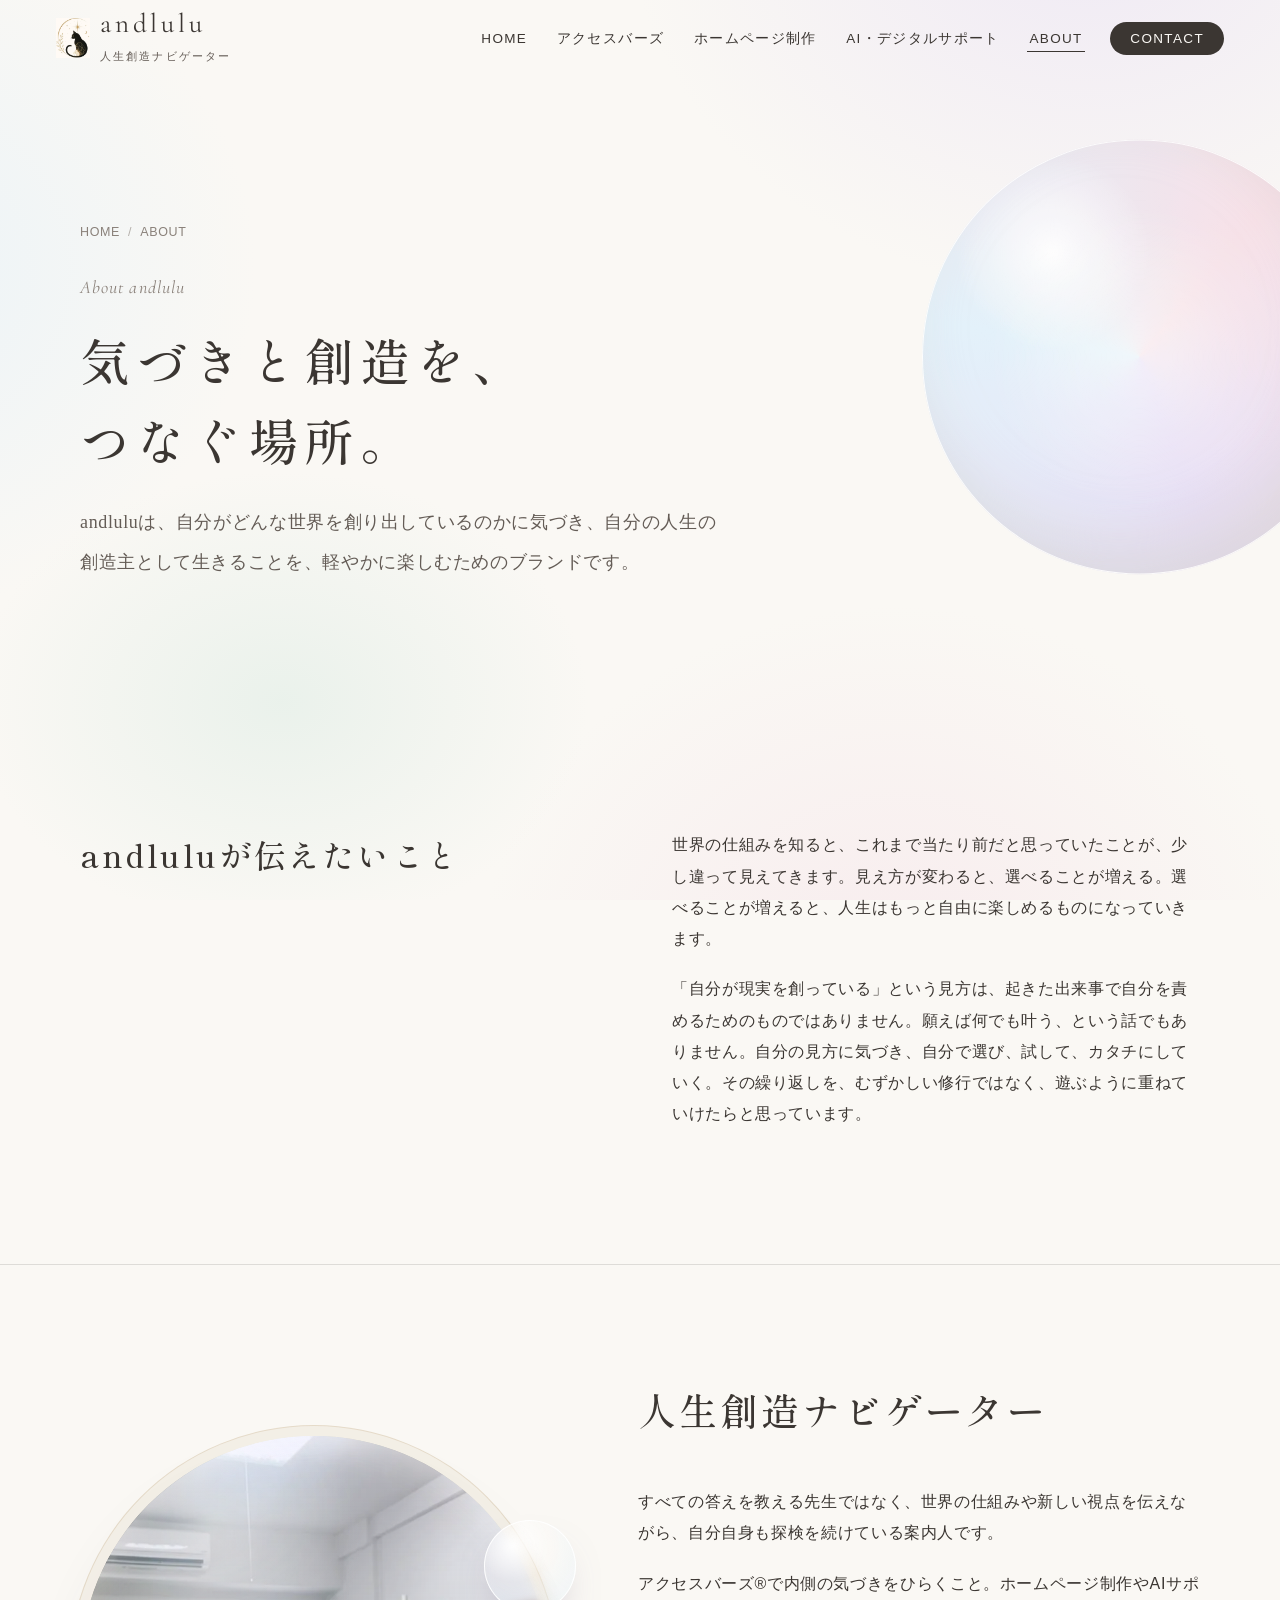
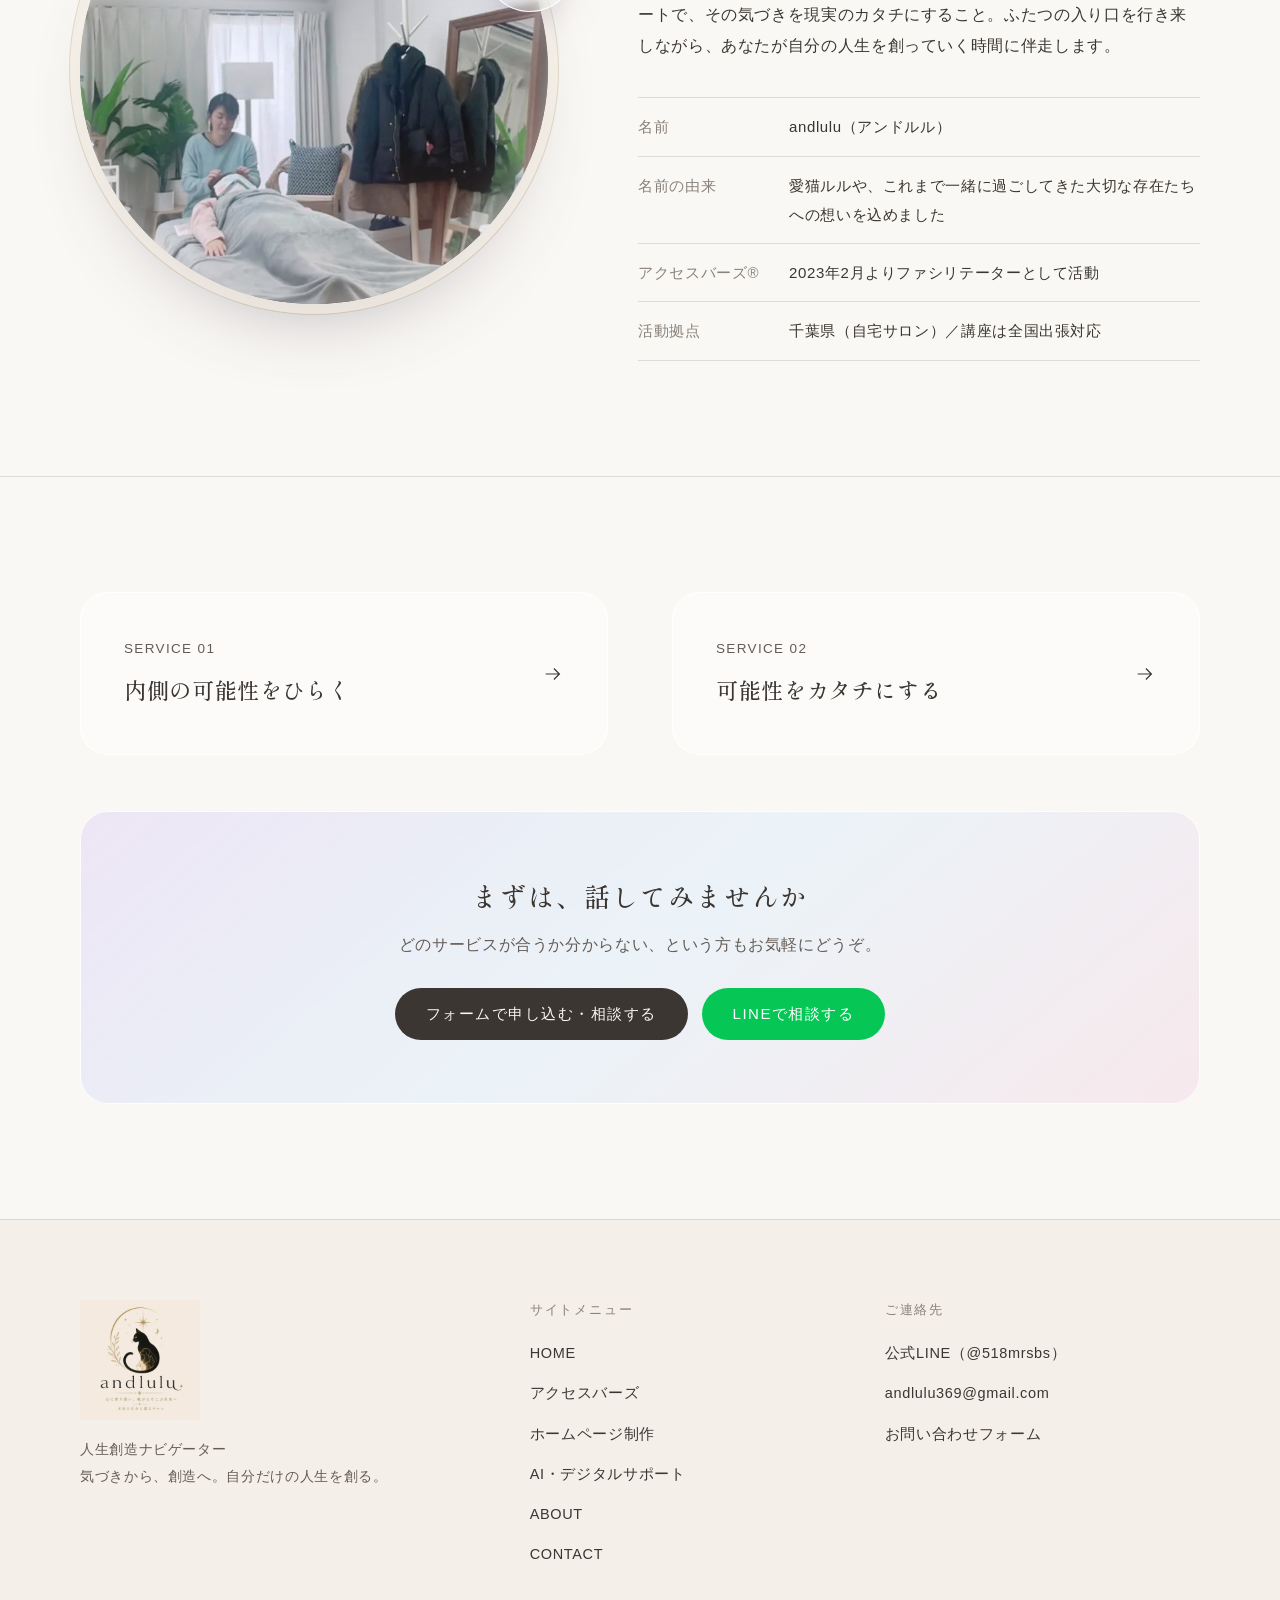
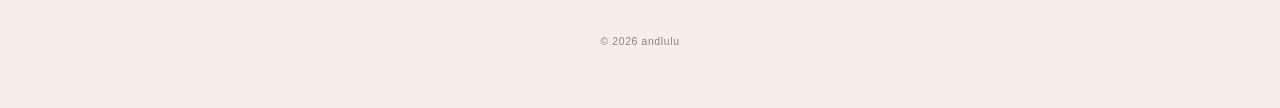
==== about.html @ 1edc255b "Add files via upload" ====
<!doctype html>
<html lang="ja" class="no-js">
<head>
<meta charset="utf-8">
<meta name="viewport" content="width=device-width, initial-scale=1">
<title>ABOUT｜andluluについて｜andlulu 人生創造ナビゲーター</title>
<meta name="description" content="andlulu（アンドルル）は、気づきと創造をつなぐ人生創造ナビゲーター。答えを渡す先生ではなく、世界の仕組みや新しい視点を手渡しながら、一緒に探検する案内人です。">
<meta name="google-site-verification" content="Qz6CUQPBAnaS6RnfsUXxHTg4-sfWUvk1dBZ28GUoZXY">
<link rel="canonical" href="https://andlulu369.github.io/andlulu/about.html">
<meta name="theme-color" content="#FAF8F4">
<meta property="og:type" content="article">
<meta property="og:site_name" content="andlulu">
<meta property="og:title" content="ABOUT｜andluluについて｜andlulu 人生創造ナビゲーター">
<meta property="og:description" content="andlulu（アンドルル）は、気づきと創造をつなぐ人生創造ナビゲーター。答えを渡す先生ではなく、世界の仕組みや新しい視点を手渡しながら、一緒に探検する案内人です。">
<meta property="og:url" content="https://andlulu369.github.io/andlulu/about.html">
<meta property="og:image" content="https://andlulu369.github.io/andlulu/assets/img/ogp.jpg">
<meta property="og:locale" content="ja_JP">
<meta name="twitter:card" content="summary_large_image">
<link rel="icon" href="assets/img/favicon.png" type="image/png">
<link rel="apple-touch-icon" href="assets/img/apple-touch-icon.png">
<link rel="preconnect" href="https://fonts.googleapis.com">
<link rel="preconnect" href="https://fonts.gstatic.com" crossorigin>
<link rel="stylesheet" href="https://fonts.googleapis.com/css2?family=Cormorant+Garamond:ital,wght@0,400;1,400&family=Shippori+Mincho+B1:wght@500&family=Zen+Kaku+Gothic+New:wght@400;500&display=swap">
<link rel="stylesheet" href="assets/css/style.css">
<script src="assets/js/main.js" defer></script>
</head>
<body class="">
<a class="skip-link" href="#main">本文へ移動</a>
<div class="ambient" aria-hidden="true"></div>
<header class="site-header">
  <div class="header-inner">
    <a class="brand" href="index.html" aria-label="andlulu ホームへ">
      <img src="assets/img/mark.webp" alt="" width="34" height="40">
      <span><span class="brand-name">andlulu</span><span class="brand-role">人生創造ナビゲーター</span></span>
    </a>
    <button class="menu-toggle" type="button" aria-expanded="false" aria-controls="global-nav" aria-label="メニューを開く"><span></span><span></span></button>
    <nav class="global-nav" id="global-nav" aria-label="メインメニュー">
      <ul>
        <li><a href="index.html">HOME</a></li><li><a href="access-bars.html">アクセスバーズ</a></li><li><a href="web.html">ホームページ制作</a></li><li><a href="ai-support.html">AI・デジタルサポート</a></li><li><a href="about.html" aria-current="page">ABOUT</a></li><li><a class="nav-contact" href="contact.html">CONTACT</a></li>
      </ul>
    </nav>
  </div>
</header>
<main id="main">
<section class="page-hero theme-about">
  <div class="page-hero-orb" aria-hidden="true"></div>
  <div class="wrap">
    <nav class="breadcrumbs" aria-label="現在地"><ol><li><a href="index.html">HOME</a></li><li aria-current="page">ABOUT</li></ol></nav>
    <span class="latin" lang="en">About andlulu</span>
    <h1>気づきと創造を、<br>つなぐ場所。</h1>
    <p class="lead">andluluは、自分がどんな世界を創り出しているのかに気づき、自分の人生の創造主として生きることを、軽やかに楽しむためのブランドです。</p>
    
  </div>
</section>

<section class="block" aria-labelledby="ab-c">
  <div class="wrap two-col">
    <div class="block-head reveal"><h2 id="ab-c">andluluが伝えたいこと</h2></div>
    <div class="prose reveal">
      <p>世界の仕組みを知ると、これまで当たり前だと思っていたことが、少し違って見えてきます。見え方が変わると、選べることが増える。選べることが増えると、人生はもっと自由に楽しめるものになっていきます。</p>
      <p>「自分が現実を創っている」という見方は、起きた出来事で自分を責めるためのものではありません。願えば何でも叶う、という話でもありません。自分の見方に気づき、自分で選び、試して、カタチにしていく。その繰り返しを、むずかしい修行ではなく、遊ぶように重ねていけたらと思っています。</p>
    </div>
  </div>
</section>

<section class="block" aria-labelledby="ab-n">
  <div class="wrap navigator-grid">
    <figure class="navigator-figure reveal">
      <div class="lens-photo"><picture><source srcset="assets/img/session.webp" type="image/webp"><img src="assets/img/session.jpg" alt="andluluのサロンで、アクセスバーズのセッションをしている様子" width="720" height="720" loading="lazy"></picture></div>
      <span class="float-orb" aria-hidden="true"></span>
    </figure>
    <div class="reveal">
      <h2 id="ab-n" class="section-title" style="margin-bottom:1.2em">人生創造ナビゲーター</h2>
      <p>すべての答えを教える先生ではなく、世界の仕組みや新しい視点を伝えながら、自分自身も探検を続けている案内人です。</p>
      <p>アクセスバーズ®で内側の気づきをひらくこと。ホームページ制作やAIサポートで、その気づきを現実のカタチにすること。ふたつの入り口を行き来しながら、あなたが自分の人生を創っていく時間に伴走します。</p>
      <dl class="facts">
        <div><dt>名前</dt><dd>andlulu（アンドルル）</dd></div>
        <div><dt>名前の由来</dt><dd>愛猫ルルや、これまで一緒に過ごしてきた大切な存在たちへの想いを込めました</dd></div>
        <div><dt>アクセスバーズ®</dt><dd>2023年2月よりファシリテーターとして活動</dd></div>
        <div><dt>活動拠点</dt><dd>千葉県（自宅サロン）／講座は全国出張対応</dd></div>
        <!-- 要追記：プロフィール・経歴・資格などを追加する場合はここに行を足してください -->
      </dl>
    </div>
  </div>
</section>

<section class="block">
  <div class="wrap">
    <div class="two-col">
      <a class="cross-link reveal" href="access-bars.html"><span><small>SERVICE 01</small><strong>内側の可能性をひらく</strong></span><svg viewBox="0 0 24 24" aria-hidden="true"><path d="M4 12h15M13 6l6 6-6 6" fill="none" stroke="currentColor" stroke-width="1.3"/></svg></a>
      <a class="cross-link reveal" href="web.html"><span><small>SERVICE 02</small><strong>可能性をカタチにする</strong></span><svg viewBox="0 0 24 24" aria-hidden="true"><path d="M4 12h15M13 6l6 6-6 6" fill="none" stroke="currentColor" stroke-width="1.3"/></svg></a>
    </div>
    <div class="cta-panel reveal">
  <h2>まずは、話してみませんか</h2>
  <p>どのサービスが合うか分からない、という方もお気軽にどうぞ。</p>
  <div class="cta-row">
    <a class="btn btn--solid" href="contact.html#form">フォームで申し込む・相談する</a>
    <a class="btn btn--line" href="https://line.me/R/ti/p/@518mrsbs" target="_blank" rel="noopener">LINEで相談する</a>
  </div>
</div>
  </div>
</section>
</main>

<footer class="site-footer">
  <div class="wrap footer-grid">
    <div class="footer-brand">
      <img src="assets/img/logo.webp" alt="andlulu" width="120" height="120" loading="lazy">
      <p>人生創造ナビゲーター<br>気づきから、創造へ。自分だけの人生を創る。</p>
    </div>
    <nav class="footer-nav" aria-label="フッターメニュー">
      <h2>サイトメニュー</h2>
      <ul>
        <li><a href="index.html">HOME</a></li>
        <li><a href="access-bars.html">アクセスバーズ</a></li>
        <li><a href="web.html">ホームページ制作</a></li>
        <li><a href="ai-support.html">AI・デジタルサポート</a></li>
        <li><a href="about.html">ABOUT</a></li>
        <li><a href="contact.html">CONTACT</a></li>
      </ul>
    </nav>
    <div class="footer-contact">
      <h2>ご連絡先</h2>
      <ul>
        <li><a href="https://line.me/R/ti/p/@518mrsbs" target="_blank" rel="noopener">公式LINE（@518mrsbs）</a></li>
        <li><a href="mailto:andlulu369@gmail.com">andlulu369@gmail.com</a></li>
        <li><a href="contact.html#form">お問い合わせフォーム</a></li>
      </ul>
    </div>
  </div>
  <p class="copyright"><small>&copy; 2026 andlulu</small></p>
</footer>
</body>
</html>
---- assets/css/style.css ----
/* =========================================================
   andlulu — 人生創造ナビゲーター
   色・書体などの基本設定はこの :root にまとまっています。
   ========================================================= */
:root {
  /* brand palette */
  --warm-white: #FAF8F4;
  --beige: #E9DFD2;
  --greige: #C9C2BC;
  --lavender: #E6DDF5;
  --pink: #F5DFE7;
  --mint: #DDECE4;
  --blue: #E1F0FA;

  /* ink (文字色) — 背景との可読性を確保した濃さ */
  --ink: #3B3632;
  --ink-soft: #645C56;
  --ink-faint: #8A817A;
  --gold: #A9824A;      /* ロゴの金。細い線や記号だけに使う */
  --line: rgba(59, 54, 50, .14);

  --font-serif: "Shippori Mincho B1", "Shippori Mincho", "Hiragino Mincho ProN", "Yu Mincho", "Noto Serif CJK JP", "Noto Serif JP", serif;
  --font-sans: "Zen Kaku Gothic New", "Hiragino Sans", "Yu Gothic", "Meiryo", "Noto Sans CJK JP", "Noto Sans JP", sans-serif;
  --font-latin: "Cormorant Garamond", "Shippori Mincho B1", serif;

  --wrap: 1120px;
  --gutter: clamp(20px, 5vw, 56px);
  --radius-s: 6px;
  --radius-l: 28px;
  --ease: cubic-bezier(.22, .61, .36, 1);
}

*, *::before, *::after { box-sizing: border-box; }
html { -webkit-text-size-adjust: 100%; scroll-behavior: smooth; scroll-padding-top: 88px; }
body {
  margin: 0;
  background: var(--warm-white);
  color: var(--ink);
  font-family: var(--font-sans);
  font-size: 16px;
  line-height: 1.95;
  letter-spacing: .04em;
  font-feature-settings: "palt" 0;
  -webkit-font-smoothing: antialiased;
  overflow-x: hidden;
}
img { max-width: 100%; height: auto; display: block; }
a { color: inherit; }
p { margin: 0 0 1.2em; }
h1, h2, h3, h4 { font-family: var(--font-serif); font-weight: 500; line-height: 1.6; letter-spacing: .08em; margin: 0; }

:focus-visible { outline: 2px solid var(--ink); outline-offset: 4px; border-radius: 4px; }

.skip-link {
  position: absolute; left: 12px; top: -60px; z-index: 200;
  background: var(--ink); color: var(--warm-white); padding: 10px 16px; border-radius: var(--radius-s);
  text-decoration: none; font-size: 14px;
}
.skip-link:focus { top: 12px; }

.visually-hidden {
  position: absolute !important; width: 1px; height: 1px; padding: 0; margin: -1px;
  overflow: hidden; clip: rect(0 0 0 0); white-space: nowrap; border: 0;
}

.wrap { width: min(100% - var(--gutter) * 2, var(--wrap)); margin-inline: auto; }
.wrap--narrow { width: min(100% - var(--gutter) * 2, 720px); margin-inline: auto; }

/* ---------- ambient background: 色が溶け合う光 ---------- */
.ambient {
  position: fixed; inset: 0; z-index: -1; pointer-events: none; overflow: hidden;
  background:
    radial-gradient(60vmax 50vmax at 85% -10%, rgba(230, 221, 245, .55), transparent 60%),
    radial-gradient(50vmax 45vmax at -10% 30%, rgba(225, 240, 250, .6), transparent 60%),
    radial-gradient(55vmax 50vmax at 70% 110%, rgba(245, 223, 231, .5), transparent 60%),
    var(--warm-white);
}
.ambient::after {
  content: ""; position: absolute; inset: -20%;
  background: radial-gradient(40vmax 30vmax at 30% 70%, rgba(221, 236, 228, .55), transparent 60%);
  animation: ambient-drift 38s ease-in-out infinite alternate;
}
@keyframes ambient-drift {
  0% { transform: translate3d(-4%, 2%, 0) scale(1); }
  100% { transform: translate3d(8%, -6%, 0) scale(1.12); }
}

/* ---------- header ---------- */
.site-header {
  position: fixed; inset: 0 0 auto; z-index: 100;
  transition: background-color .4s var(--ease), box-shadow .4s var(--ease);
}
.site-header.is-scrolled {
  background: rgba(250, 248, 244, .82);
  -webkit-backdrop-filter: blur(14px) saturate(1.2);
  backdrop-filter: blur(14px) saturate(1.2);
  box-shadow: 0 1px 0 var(--line);
}
.header-inner {
  display: flex; align-items: center; justify-content: space-between;
  height: 76px; width: min(100% - var(--gutter) * 2, 1240px); margin-inline: auto;
}
.brand { display: inline-flex; align-items: center; gap: 10px; text-decoration: none; }
.brand img { width: 34px; height: auto; mix-blend-mode: multiply; }
.brand-name { font-family: var(--font-latin); font-size: 27px; letter-spacing: .14em; line-height: 1; font-weight: 400; }
.brand-role { display: block; font-size: 10.5px; letter-spacing: .2em; color: var(--ink-soft); margin-top: 4px; font-family: var(--font-sans); }

.global-nav ul { list-style: none; margin: 0; padding: 0; display: flex; gap: clamp(14px, 2vw, 30px); align-items: center; }
.global-nav a {
  text-decoration: none; font-size: 13.5px; letter-spacing: .1em; padding: 8px 2px; position: relative; color: var(--ink);
}
.global-nav a::after {
  content: ""; position: absolute; left: 0; right: 0; bottom: 2px; height: 1px; background: currentColor;
  transform: scaleX(0); transform-origin: left; transition: transform .35s var(--ease);
}
.global-nav a:hover::after, .global-nav a[aria-current="page"]::after { transform: scaleX(1); }
.global-nav .nav-contact {
  padding: 9px 20px; border-radius: 999px; background: var(--ink); color: var(--warm-white);
}
.global-nav .nav-contact::after { display: none; }
.global-nav .nav-contact:hover { background: #57504A; }

.menu-toggle {
  display: none; width: 48px; height: 48px; border: 0; background: transparent; padding: 0; cursor: pointer;
  position: relative; color: var(--ink); border-radius: 50%;
}
.menu-toggle span { position: absolute; left: 13px; right: 13px; height: 1.5px; background: currentColor; transition: transform .35s var(--ease), opacity .2s; }
.menu-toggle span:nth-child(1) { top: 19px; }
.menu-toggle span:nth-child(2) { top: 28px; }
.menu-toggle[aria-expanded="true"] span:nth-child(1) { transform: translateY(4.5px) rotate(20deg); }
.menu-toggle[aria-expanded="true"] span:nth-child(2) { transform: translateY(-4.5px) rotate(-20deg); }

@media (max-width: 960px) {
  .menu-toggle { display: block; z-index: 2; }
  .global-nav {
    position: fixed; inset: 0; z-index: 1;
    background:
      radial-gradient(80vmax 60vmax at 100% 0%, rgba(230, 221, 245, .9), transparent 60%),
      radial-gradient(70vmax 60vmax at 0% 100%, rgba(221, 236, 228, .9), transparent 60%),
      var(--warm-white);
    display: flex; align-items: center; justify-content: center;
    opacity: 0; visibility: hidden; transition: opacity .4s var(--ease), visibility .4s;
  }
  .global-nav.is-open { opacity: 1; visibility: visible; transition: opacity .4s var(--ease), visibility 0s; }
  .global-nav ul { flex-direction: column; gap: 6px; text-align: center; }
  .global-nav a { font-family: var(--font-serif); font-size: 19px; padding: 12px 8px; display: inline-block; }
  .global-nav .nav-contact { margin-top: 18px; padding: 12px 36px; font-family: var(--font-sans); font-size: 15px; }
  body.nav-open { overflow: hidden; }
}

/* ---------- buttons ---------- */
.btn {
  display: inline-flex; align-items: center; justify-content: center; gap: .7em;
  min-height: 52px; padding: 0 30px; border-radius: 999px;
  font-family: var(--font-sans); font-size: 15px; letter-spacing: .1em; text-decoration: none;
  border: 1px solid transparent; cursor: pointer; transition: background-color .3s, color .3s, border-color .3s, transform .3s var(--ease);
}
.btn--solid { background: var(--ink); color: var(--warm-white); }
.btn--solid:hover { background: #57504A; }
.btn--glass {
  background: rgba(255, 255, 255, .5); border-color: rgba(59, 54, 50, .22); color: var(--ink);
  -webkit-backdrop-filter: blur(10px); backdrop-filter: blur(10px);
}
.btn--glass:hover { background: rgba(255, 255, 255, .85); }
.btn--line { background: #06C755; color: #fff; }
.btn--line:hover { background: #05a848; }
.btn .arrow-down { width: 14px; height: 14px; }

.text-link {
  font-size: 14.5px; letter-spacing: .1em; text-decoration: none; display: inline-flex; align-items: center; gap: .6em;
  padding-bottom: 4px; border-bottom: 1px solid currentColor;
}
.text-link:hover { color: var(--ink-soft); }

/* ---------- shared section scaffolding ---------- */
.section { padding-block: clamp(96px, 14vw, 180px); position: relative; }
.section-head { margin-bottom: clamp(40px, 6vw, 72px); }
.section-head .latin {
  display: block; font-family: var(--font-latin); font-style: italic; font-size: 17px; letter-spacing: .08em;
  color: var(--ink-faint); margin-bottom: 14px;
}
.section-title { font-size: clamp(25px, 3.6vw, 38px); }
.lead { font-family: var(--font-serif); font-size: clamp(16px, 1.7vw, 18px); line-height: 2.2; color: var(--ink-soft); }

/* reveal on scroll — ピントが合うように現れる */
.reveal { opacity: 0; filter: blur(8px); transition: opacity 1.4s var(--ease), filter 1.4s var(--ease); }
.reveal.is-visible { opacity: 1; filter: blur(0); }
.no-js .reveal { opacity: 1; filter: none; }

/* =========================================================
   HERO
   ========================================================= */
.hero {
  position: relative; min-height: 100svh; min-height: 100vh; overflow: hidden;
  display: grid; align-items: center;
}
@supports (min-height: 100svh) { .hero { min-height: 100svh; } }

.hero-stage { position: absolute; inset: 0; z-index: 0; }

/* オーロラ：背景のグラデーションがゆっくり移ろう */
.aurora {
  position: absolute; inset: -10%;
  background:
    radial-gradient(38% 42% at 28% 38%, rgba(230, 221, 245, .95), transparent 70%),
    radial-gradient(30% 36% at 62% 30%, rgba(225, 240, 250, .95), transparent 70%),
    radial-gradient(34% 40% at 45% 62%, rgba(245, 223, 231, .9), transparent 70%),
    radial-gradient(30% 30% at 78% 66%, rgba(221, 236, 228, .9), transparent 70%);
  filter: blur(30px);
  animation: aurora-shift 26s ease-in-out infinite alternate;
}
@keyframes aurora-shift {
  0% { transform: translate3d(0, 0, 0) rotate(0deg) scale(1); }
  50% { transform: translate3d(3%, -2%, 0) rotate(6deg) scale(1.06); }
  100% { transform: translate3d(-3%, 2%, 0) rotate(-4deg) scale(1.02); }
}

/* 光の筋：柔らかく移動する */
.light-beam {
  position: absolute; top: -20%; left: 42%; width: 22vw; min-width: 140px; height: 140%;
  background: linear-gradient(90deg, transparent, rgba(255, 255, 255, .55) 45%, rgba(255, 255, 255, .7) 50%, rgba(255, 255, 255, .55) 55%, transparent);
  transform: rotate(18deg); filter: blur(10px); opacity: .7;
  animation: beam 18s ease-in-out infinite alternate;
}
@keyframes beam { 0% { transform: translateX(-18vw) rotate(18deg); } 100% { transform: translateX(16vw) rotate(24deg); } }

/* 水平線と水面 */
.horizon {
  position: absolute; left: 0; right: 0; top: 70%; height: 1px;
  background: linear-gradient(90deg, transparent, rgba(169, 130, 74, .45) 20%, rgba(255, 255, 255, .9) 50%, rgba(169, 130, 74, .45) 80%, transparent);
}
.water {
  position: absolute; left: 0; right: 0; top: 70%; bottom: 0;
  background: linear-gradient(180deg, rgba(233, 223, 210, .55), rgba(250, 248, 244, .2) 70%, rgba(250, 248, 244, .9));
  overflow: hidden;
}
.water::before {
  content: ""; position: absolute; inset: 0;
  background: repeating-linear-gradient(180deg, rgba(255, 255, 255, .0) 0 10px, rgba(255, 255, 255, .55) 10px 11px, rgba(255, 255, 255, 0) 11px 22px);
  -webkit-mask-image: linear-gradient(180deg, #000, transparent 80%);
  mask-image: linear-gradient(180deg, #000, transparent 80%);
  animation: ripple-lines 9s linear infinite; opacity: .55;
}
@keyframes ripple-lines { to { transform: translateY(22px); } }

/* ガラスの球体（レンズ）：視点によって色が変わる */
.orb-wrap {
  position: absolute; left: clamp(4%, 12vw, 18%); top: 70%;
  width: clamp(220px, 34vw, 460px); aspect-ratio: 1;
  transform: translateY(-100%);
}
.orb, .orb-reflection { position: absolute; inset: 0; border-radius: 50%; }
.orb {
  animation: float 11s ease-in-out infinite;
  --px: 0; --py: 0;
}
.orb-body {
  position: absolute; inset: 0; border-radius: 50%; overflow: hidden;
  background:
    radial-gradient(circle at calc(32% + var(--px) * 18%) calc(28% + var(--py) * 18%), rgba(255, 255, 255, .95), rgba(255, 255, 255, 0) 22%),
    radial-gradient(circle at 50% 50%, rgba(255, 255, 255, .15), rgba(255, 255, 255, .55) 70%, rgba(255, 255, 255, .85) 100%);
  box-shadow:
    inset 0 0 0 1px rgba(255, 255, 255, .8),
    inset -18px -26px 60px rgba(201, 194, 188, .45),
    inset 20px 24px 50px rgba(255, 255, 255, .7),
    0 40px 80px -30px rgba(120, 105, 140, .35);
  -webkit-backdrop-filter: blur(6px) saturate(1.3);
  backdrop-filter: blur(6px) saturate(1.3);
}
.orb-body::before {
  /* 内側のプリズム：ゆっくり回転し、角度によって色が変わる */
  content: ""; position: absolute; inset: 10%; border-radius: 50%;
  background: conic-gradient(from calc(var(--px) * 60deg), #E6DDF5, #E1F0FA, #DDECE4, #F5DFE7, #E9DFD2, #E6DDF5);
  filter: blur(18px); opacity: .9; mix-blend-mode: multiply;
  animation: spin 40s linear infinite;
}
.orb-body::after {
  /* 屈折したリング */
  content: ""; position: absolute; inset: 0; border-radius: 50%;
  background: radial-gradient(circle at calc(70% - var(--px) * 14%) calc(76% - var(--py) * 14%), rgba(255, 255, 255, .85), transparent 16%);
  mix-blend-mode: screen;
}
.orb-ring {
  position: absolute; inset: -9%; border-radius: 50%;
  border: 1px solid rgba(169, 130, 74, .32);
  -webkit-mask-image: linear-gradient(120deg, #000 20%, transparent 55%, #000 90%);
  mask-image: linear-gradient(120deg, #000 20%, transparent 55%, #000 90%);
  animation: spin 70s linear infinite reverse;
}
.orb-reflection {
  top: 100%; bottom: auto; height: 100%;
  transform: scaleY(-1); transform-origin: top;
  opacity: .55; filter: blur(2px);
  -webkit-mask-image: linear-gradient(0deg, transparent 35%, #000 100%);
  mask-image: linear-gradient(0deg, transparent 35%, #000 100%);
}
.orb-reflection .orb-body { animation: wobble 6s ease-in-out infinite; }
@keyframes float { 0%, 100% { transform: translateY(0); } 50% { transform: translateY(-14px); } }
@keyframes wobble { 0%, 100% { transform: scaleX(1) skewX(0); } 50% { transform: scaleX(1.03) skewX(-2deg); } }
@keyframes spin { to { transform: rotate(360deg); } }

/* 浮遊する小さなガラス片 */
.shard {
  position: absolute; border-radius: 50%;
  background: radial-gradient(circle at 35% 30%, rgba(255, 255, 255, .95), rgba(255, 255, 255, .25) 45%, rgba(230, 221, 245, .35));
  box-shadow: inset 0 0 0 1px rgba(255, 255, 255, .8), 0 10px 26px -12px rgba(120, 105, 140, .35);
  animation: float 9s ease-in-out infinite;
}
.shard--1 { width: 54px; height: 54px; left: 58%; top: 18%; animation-duration: 12s; }
.shard--2 { width: 22px; height: 22px; left: 48%; top: 52%; animation-delay: -3s; }
.shard--3 { width: 34px; height: 34px; left: 8%; top: 20%; animation-delay: -6s; animation-duration: 14s; }

.hero-inner {
  position: relative; z-index: 2;
  width: min(100% - var(--gutter) * 2, 1240px); margin-inline: auto;
  display: grid; grid-template-columns: 1fr auto; align-items: center; gap: 40px;
  padding-top: 80px; min-height: inherit;
}
.hero-copy { grid-column: 2; display: flex; flex-direction: row-reverse; align-items: flex-start; gap: clamp(28px, 4vw, 56px); }
.hero-title {
  writing-mode: vertical-rl; text-orientation: mixed;
  font-size: clamp(30px, min(4vw, 5.6vh), 52px); letter-spacing: .16em; line-height: 1.5;
  font-weight: 500; white-space: nowrap;
}
.hero-title .line { display: block; }
.hero-title .line + .line { margin-top: 1.4em; padding-top: 0; }
.hero-sub {
  writing-mode: vertical-rl; font-family: var(--font-serif); font-size: clamp(15px, 1.5vw, 18px);
  letter-spacing: .26em; color: var(--ink-soft); margin: 3.2em 0 0; line-height: 2;
}
.hero-foot {
  position: absolute; z-index: 2; left: 0; right: 0; bottom: clamp(28px, 6vh, 64px);
  width: min(100% - var(--gutter) * 2, 1240px); margin-inline: auto;
  display: flex; align-items: flex-end; justify-content: space-between; gap: 24px; flex-wrap: wrap;
}
.hero-concept { font-family: var(--font-serif); font-size: clamp(14px, 1.4vw, 16px); letter-spacing: .16em; color: var(--ink-soft); margin: 0; }

/* page-load sequence: ことばがゆっくり現れる */
.js .hero-title .line { opacity: 0; filter: blur(12px); clip-path: inset(0 0 100% 0); }
.js .hero.is-ready .hero-title .line {
  opacity: 1; filter: blur(0); clip-path: inset(0 0 0 0);
  transition: opacity 2s var(--ease), filter 2s var(--ease), clip-path 2.4s var(--ease);
  transition-delay: calc(var(--i) * 700ms + 300ms);
}
.js .hero-sub, .js .hero-foot { opacity: 0; transition: opacity 1.8s var(--ease) 2.2s; }
.js .hero.is-ready .hero-sub, .js .hero.is-ready .hero-foot { opacity: 1; }

@media (max-width: 760px) {
  .orb-wrap { left: 40%; top: 66%; width: min(56vw, 280px); transform: translate(-50%, -100%); }
  .horizon, .water { top: 66%; }
  .hero-inner { grid-template-columns: 1fr; align-items: start; padding-top: 104px; }
  .hero-copy { grid-column: 1; justify-content: flex-start; }
  .hero-title { font-size: clamp(26px, min(7.6vw, 4.6vh), 36px); }
  .hero-sub { font-size: 14px; }
  .hero-foot { flex-direction: column; align-items: flex-start; }
  .shard--1 { left: 70%; top: 70%; }
  .shard--3 { top: 18%; left: 10%; }
  .light-beam { left: 30%; }
}

/* =========================================================
   QUESTIONS + LENS
   ========================================================= */
.questions { text-align: center; }
.question-list { list-style: none; margin: 0 auto; padding: 0; display: grid; gap: clamp(40px, 7vw, 76px); max-width: 760px; }
.question-list li { font-family: var(--font-serif); font-size: clamp(19px, 2.6vw, 28px); line-height: 1.9; letter-spacing: .1em; }
.question-list li:nth-child(2) { transform: translateX(clamp(0px, 6vw, 80px)); }
.question-list li:nth-child(3) { transform: translateX(clamp(0px, -6vw, -80px)); }
.questions-after { margin-top: clamp(56px, 8vw, 96px); color: var(--ink-soft); }

.lens-field {
  position: relative; margin: clamp(56px, 8vw, 96px) auto 0; max-width: 960px;
  border-radius: var(--radius-l); padding: clamp(48px, 7vw, 88px) clamp(20px, 5vw, 64px);
  background: linear-gradient(140deg, rgba(233, 223, 210, .55), rgba(250, 248, 244, .4) 50%, rgba(201, 194, 188, .3));
  box-shadow: inset 0 0 0 1px rgba(255, 255, 255, .7);
  touch-action: pan-y; user-select: none; -webkit-user-select: none; cursor: none;
  --lx: 50%; --ly: 50%; --lr: clamp(78px, 13vw, 128px);
  overflow: hidden;
}
.lens-layer { display: grid; gap: clamp(18px, 3vw, 30px); }
.lens-layer p { text-align: left;
  margin: 0; font-family: var(--font-serif); font-size: clamp(20px, 3.4vw, 36px); letter-spacing: .14em; line-height: 1.5;
}
.lens-layer--plain p { color: rgba(100, 92, 86, .55); }
.lens-layer--plain p:nth-child(even), .lens-layer--seen p:nth-child(even) { text-align: right; }
.lens-layer--seen {
  position: absolute; inset: 0; padding: inherit;
  background:
    radial-gradient(60% 60% at var(--lx) var(--ly), rgba(230, 221, 245, .95), rgba(225, 240, 250, .9) 50%, rgba(221, 236, 228, .9));
  clip-path: circle(var(--lr) at var(--lx) var(--ly));
  -webkit-clip-path: circle(var(--lr) at var(--lx) var(--ly));
}
.lens-layer--seen p { color: var(--ink); }
.lens-ring {
  position: absolute; left: var(--lx); top: var(--ly); width: calc(var(--lr) * 2); height: calc(var(--lr) * 2);
  transform: translate(-50%, -50%); border-radius: 50%; pointer-events: none;
  box-shadow: inset 0 0 0 1px rgba(255, 255, 255, .95), inset 0 0 30px rgba(255, 255, 255, .8), 0 18px 40px -18px rgba(120, 105, 140, .45);
  background: radial-gradient(circle at 30% 26%, rgba(255, 255, 255, .7), transparent 22%);
}
.lens-field.is-unveiled .lens-layer--seen { clip-path: circle(150% at var(--lx) var(--ly)); -webkit-clip-path: circle(150% at var(--lx) var(--ly)); transition: clip-path 1.4s var(--ease); }
.lens-field.is-unveiled .lens-ring { opacity: 0; transition: opacity .6s; }
.lens-field.is-unveiled { cursor: default; }
.lens-controls { margin-top: 22px; display: flex; flex-wrap: wrap; align-items: center; justify-content: center; gap: 14px 24px; color: var(--ink-soft); font-size: 14px; }
.lens-controls p { margin: 0; }

/* =========================================================
   PHILOSOPHY / PRISM
   ========================================================= */
.philosophy-grid { display: grid; grid-template-columns: minmax(0, 1fr) minmax(0, 1fr); gap: clamp(40px, 7vw, 100px); align-items: start; }
.philosophy-text { max-width: 34em; }
.philosophy-text .section-title { margin-bottom: 1.4em; }
.prism-figure { margin: 0; position: sticky; top: 120px; }
.prism-figure svg { width: 100%; height: auto; overflow: visible; }
.prism-figure .beam-path { stroke-dasharray: 600; stroke-dashoffset: 600; transition: stroke-dashoffset 2.4s var(--ease); }
.prism-figure.is-visible .beam-path { stroke-dashoffset: 0; }
.prism-figure.is-visible .beam-path:nth-of-type(2) { transition-delay: .3s; }
.prism-figure.is-visible .beam-path:nth-of-type(3) { transition-delay: .6s; }
.no-js .prism-figure .beam-path { stroke-dashoffset: 0; }

.steps { list-style: none; margin: 56px 0 0; padding: 0; display: grid; gap: 36px; counter-reset: step; }
.steps li { display: grid; grid-template-columns: 56px 1fr; gap: 6px 20px; }
.steps .step-mark {
  grid-row: span 2; width: 44px; height: 44px; border-radius: 50%; margin-top: 4px;
  box-shadow: inset 0 0 0 1px rgba(255, 255, 255, .9), 0 8px 20px -10px rgba(120, 105, 140, .5);
}
.steps li:nth-child(1) .step-mark { background: radial-gradient(circle at 35% 30%, #fff, var(--blue) 60%); }
.steps li:nth-child(2) .step-mark { background: radial-gradient(circle at 35% 30%, #fff, var(--lavender) 60%); }
.steps li:nth-child(3) .step-mark { background: radial-gradient(circle at 35% 30%, #fff, var(--pink) 60%); }
.steps h3 { font-size: 20px; letter-spacing: .14em; }
.steps h3 small { font-family: var(--font-sans); font-size: 13px; color: var(--ink-faint); letter-spacing: .1em; margin-left: .8em; font-weight: 400; }
.steps p { margin: 0; color: var(--ink-soft); }
.easy-line {
  margin-top: 64px; padding-top: 32px; border-top: 1px solid var(--line);
  font-family: var(--font-serif); font-size: clamp(17px, 2vw, 20px); line-height: 2.1;
}

@media (max-width: 860px) {
  .philosophy-grid { grid-template-columns: 1fr; }
  .prism-figure { position: relative; top: 0; max-width: 460px; order: -1; }
}

/* =========================================================
   SERVICES (2本柱)
   ========================================================= */
.services-bridge { text-align: center; margin-bottom: clamp(48px, 7vw, 80px); }
.services-bridge .section-title { margin-bottom: .9em; }
.service-pair { display: grid; grid-template-columns: 1fr 1fr; gap: clamp(20px, 3vw, 36px); position: relative; }
.service-pair::before {
  /* 2つをつなぐ光の線 */
  content: ""; position: absolute; left: 25%; right: 25%; top: 112px; height: 1px; z-index: 0;
  background: linear-gradient(90deg, rgba(169, 130, 74, .0), rgba(169, 130, 74, .5), rgba(255, 255, 255, 1), rgba(169, 130, 74, .5), rgba(169, 130, 74, 0));
}
.service {
  position: relative; z-index: 1; border-radius: var(--radius-l); padding: clamp(32px, 4vw, 52px);
  display: flex; flex-direction: column;
  box-shadow: inset 0 0 0 1px rgba(255, 255, 255, .85);
  -webkit-backdrop-filter: blur(12px); backdrop-filter: blur(12px);
}
.service--inner { background: linear-gradient(160deg, rgba(230, 221, 245, .75), rgba(245, 223, 231, .55) 60%, rgba(250, 248, 244, .6)); }
.service--form { background: linear-gradient(200deg, rgba(225, 240, 250, .8), rgba(221, 236, 228, .6) 60%, rgba(250, 248, 244, .6)); }
.service-visual { width: 150px; height: 150px; margin: 0 auto 28px; }
.service-visual svg { width: 100%; height: 100%; overflow: visible; }
.service-kicker { font-size: 13px; letter-spacing: .14em; color: var(--ink-soft); margin: 0 0 6px; text-align: center; }
.service h3 { font-size: clamp(22px, 2.6vw, 28px); text-align: center; margin-bottom: 18px; }
.service-desc { color: var(--ink-soft); }
.service-menu { list-style: none; margin: 8px 0 32px; padding: 0; border-top: 1px solid var(--line); }
.service-menu li { border-bottom: 1px solid var(--line); }
.service-menu a, .service-menu span.item {
  display: flex; justify-content: space-between; align-items: center; gap: 16px;
  padding: 14px 4px; text-decoration: none; font-size: 15px;
}
.service-menu a:hover { background: rgba(255, 255, 255, .45); }
.service-menu .chev { width: 14px; height: 14px; flex: none; opacity: .6; }
.service .btn { margin-top: auto; align-self: center; }

@media (max-width: 860px) {
  .service-pair { grid-template-columns: 1fr; }
  .service-pair::before { left: 50%; right: auto; top: 10%; bottom: 10%; width: 1px; height: auto; background: linear-gradient(180deg, transparent, rgba(169, 130, 74, .45), transparent); }
}

/* ripple / crystal motion inside service visuals */
.ripple circle { transform-origin: 75px 75px; animation: ripple 6s ease-out infinite; }
.ripple circle:nth-child(2) { animation-delay: 2s; }
.ripple circle:nth-child(3) { animation-delay: 4s; }
@keyframes ripple { 0% { transform: scale(.2); opacity: 0; } 20% { opacity: 1; } 100% { transform: scale(1); opacity: 0; } }
.crystal { animation: float 10s ease-in-out infinite; transform-origin: 75px 75px; }

/* =========================================================
   NAVIGATOR
   ========================================================= */
.navigator-grid { display: grid; grid-template-columns: minmax(0, 5fr) minmax(0, 6fr); gap: clamp(40px, 7vw, 96px); align-items: center; }
.lens-photo {
  position: relative; border-radius: 50%; overflow: hidden; aspect-ratio: 1;
  box-shadow: 0 0 0 10px rgba(255, 255, 255, .55), 0 0 0 11px rgba(169, 130, 74, .25), 0 40px 80px -40px rgba(80, 70, 90, .45);
}
.lens-photo img { width: 100%; height: 100%; object-fit: cover; }
.lens-photo::after {
  /* ガラス越しに見ているような光 */
  content: ""; position: absolute; inset: 0; border-radius: 50%;
  background: radial-gradient(circle at 28% 22%, rgba(255, 255, 255, .45), transparent 30%), linear-gradient(180deg, rgba(230, 221, 245, .18), transparent 45%, rgba(245, 223, 231, .22));
  box-shadow: inset 0 0 40px rgba(255, 255, 255, .5);
}
.navigator-figure { margin: 0; position: relative; }
.navigator-figure figcaption { font-size: 13px; color: var(--ink-faint); margin-top: 14px; text-align: center; }
.navigator-figure .float-orb {
  position: absolute; right: -28px; top: 18%; width: 92px; height: 92px; border-radius: 50%;
  background: radial-gradient(circle at 32% 28%, rgba(255, 255, 255, .95), rgba(255, 255, 255, .2) 40%, rgba(225, 240, 250, .5));
  box-shadow: inset 0 0 0 1px rgba(255, 255, 255, .9), 0 20px 40px -20px rgba(120, 105, 140, .5);
  -webkit-backdrop-filter: blur(4px) saturate(1.4); backdrop-filter: blur(4px) saturate(1.4);
  animation: float 12s ease-in-out infinite;
}
.navigator-text .section-title { margin-bottom: 1.2em; }
.facts { margin: 36px 0 0; padding: 0; display: grid; gap: 0; border-top: 1px solid var(--line); }
.facts div { display: grid; grid-template-columns: 9em 1fr; gap: 16px; padding: 14px 0; border-bottom: 1px solid var(--line); font-size: 15px; }
.facts dt { color: var(--ink-faint); }
.facts dd { margin: 0; }

@media (max-width: 860px) {
  .navigator-grid { grid-template-columns: 1fr; }
  .navigator-figure { max-width: 380px; margin-inline: auto; }
  .navigator-figure .float-orb { right: -8px; width: 70px; height: 70px; }
  .facts div { grid-template-columns: 1fr; gap: 0; }
}

/* =========================================================
   CLOSING
   ========================================================= */
.closing { text-align: center; overflow: hidden; }
.closing-veil {
  position: absolute; inset: 8% -10%; z-index: -1; border-radius: 50%;
  background: radial-gradient(closest-side, rgba(230, 221, 245, .7), rgba(225, 240, 250, .45) 45%, rgba(245, 223, 231, .3) 70%, transparent);
  filter: blur(20px); animation: aurora-shift 30s ease-in-out infinite alternate;
}
.closing-copy { font-family: var(--font-serif); font-size: clamp(22px, 3.6vw, 40px); line-height: 1.9; letter-spacing: .12em; margin: 0 0 .8em; }
.closing-ask { font-family: var(--font-serif); font-size: clamp(16px, 1.8vw, 19px); color: var(--ink-soft); margin-bottom: 56px; }
.cta-row { display: flex; flex-wrap: wrap; justify-content: center; gap: 14px; }
.closing-links { margin-top: 48px; display: flex; flex-wrap: wrap; justify-content: center; gap: 14px 32px; }

/* =========================================================
   SUB PAGES
   ========================================================= */
.page-hero { position: relative; padding: clamp(150px, 20vw, 220px) 0 clamp(64px, 9vw, 110px); overflow: hidden; }
.page-hero .wrap { position: relative; z-index: 1; }
.page-hero .latin { display: block; font-family: var(--font-latin); font-style: italic; font-size: 18px; color: var(--ink-faint); margin-bottom: 14px; letter-spacing: .06em; }
.page-hero h1 { font-size: clamp(28px, 4.8vw, 50px); letter-spacing: .12em; }
.page-hero .lead { margin-top: 24px; max-width: 36em; }
.page-hero-orb {
  position: absolute; right: clamp(-120px, -6vw, -40px); top: 50%; width: clamp(220px, 34vw, 440px); aspect-ratio: 1; transform: translateY(-50%);
  border-radius: 50%; opacity: .9;
  background:
    radial-gradient(circle at 30% 26%, rgba(255, 255, 255, .95), transparent 22%),
    conic-gradient(from 40deg, var(--c1, #E6DDF5), var(--c2, #E1F0FA), var(--c3, #F5DFE7), var(--c1, #E6DDF5));
  box-shadow: inset 0 0 0 1px rgba(255, 255, 255, .9), inset -20px -30px 60px rgba(201, 194, 188, .4);
  filter: saturate(1.05);
  animation: float 12s ease-in-out infinite;
}
.page-hero-orb::after {
  content: ""; position: absolute; inset: 14%; border-radius: 50%;
  background: radial-gradient(circle, rgba(255, 255, 255, .5), transparent 70%); filter: blur(10px);
}
.theme-inner { --c1: #E6DDF5; --c2: #F5DFE7; --c3: #E9DFD2; }
.theme-form { --c1: #E1F0FA; --c2: #DDECE4; --c3: #E9DFD2; }
.theme-ai { --c1: #DDECE4; --c2: #E1F0FA; --c3: #E6DDF5; }
.theme-about { --c1: #F5DFE7; --c2: #E6DDF5; --c3: #E1F0FA; }

.breadcrumbs { font-size: 12.5px; color: var(--ink-faint); margin-bottom: 26px; }
.breadcrumbs ol { list-style: none; margin: 0; padding: 0; display: flex; gap: 8px; flex-wrap: wrap; }
.breadcrumbs li + li::before { content: "/"; margin-right: 8px; opacity: .6; }
.breadcrumbs a { text-decoration: none; }
.breadcrumbs a:hover { text-decoration: underline; }

.page-index { display: flex; flex-wrap: wrap; gap: 10px; margin-top: 36px; }
.page-index a {
  text-decoration: none; font-size: 14px; padding: 8px 18px; border-radius: 999px;
  background: rgba(255, 255, 255, .55); box-shadow: inset 0 0 0 1px var(--line);
}
.page-index a:hover { background: rgba(255, 255, 255, .9); }

.block { padding-block: clamp(64px, 9vw, 120px); }
.block + .block { border-top: 1px solid var(--line); }
.block-head { margin-bottom: 40px; }
.block-head .for { font-size: 13.5px; color: var(--ink-soft); letter-spacing: .12em; margin: 0 0 10px; }
.block-head h2 { font-size: clamp(23px, 3.2vw, 32px); }
.block-head p.lead { margin-top: 20px; }

.two-col { display: grid; grid-template-columns: minmax(0, 1fr) minmax(0, 1fr); gap: clamp(32px, 5vw, 72px); }
@media (max-width: 820px) { .two-col { grid-template-columns: 1fr; } }

.glass-panel {
  border-radius: var(--radius-l); padding: clamp(28px, 4vw, 44px);
  background: rgba(255, 255, 255, .5); box-shadow: inset 0 0 0 1px rgba(255, 255, 255, .9), 0 30px 60px -40px rgba(80, 70, 90, .3);
  -webkit-backdrop-filter: blur(10px); backdrop-filter: blur(10px);
}
.glass-panel h3 { font-size: 20px; margin-bottom: 16px; }

.check-list { list-style: none; margin: 0; padding: 0; }
.check-list li { position: relative; padding: 10px 0 10px 30px; border-bottom: 1px solid var(--line); }
.check-list li::before {
  content: ""; position: absolute; left: 2px; top: 1.15em; width: 12px; height: 12px; border-radius: 50%;
  background: radial-gradient(circle at 35% 30%, #fff, var(--lavender) 70%); box-shadow: inset 0 0 0 1px rgba(169, 130, 74, .45);
}

.price-table { width: 100%; border-collapse: collapse; font-size: 15px; }
.price-table caption { text-align: left; font-family: var(--font-serif); font-size: 19px; margin-bottom: 14px; }
.price-table th, .price-table td { padding: 16px 8px; border-bottom: 1px solid var(--line); text-align: left; vertical-align: top; }
.price-table th { font-weight: 500; width: 34%; }
.price-table td.price { font-family: var(--font-serif); font-size: 20px; white-space: nowrap; text-align: right; }
.price-table .note { display: block; font-size: 13px; color: var(--ink-soft); margin-top: 4px; font-family: var(--font-sans); }

.detail-list { margin: 0; border-top: 1px solid var(--line); }
.detail-list div { display: grid; grid-template-columns: 8.5em 1fr; gap: 16px; padding: 14px 0; border-bottom: 1px solid var(--line); font-size: 15px; }
.detail-list dt { color: var(--ink-soft); }
.detail-list dd { margin: 0; }
@media (max-width: 560px) { .detail-list div { grid-template-columns: 1fr; gap: 2px; } }

.flow { list-style: none; margin: 0; padding: 0; display: grid; gap: 0; }
.flow li { display: grid; grid-template-columns: 76px 1fr; gap: 20px; padding: 22px 0; border-bottom: 1px solid var(--line); }
.flow .when { font-family: var(--font-latin); font-size: 20px; color: var(--ink-soft); padding-top: 2px; }
.flow h3, .flow h4 { font-family: var(--font-serif); font-weight: 500; letter-spacing: .08em; line-height: 1.6; margin-top: 0; font-size: 17px; margin-bottom: 4px; }
.flow p { margin: 0; color: var(--ink-soft); font-size: 15px; }

.notice {
  border-radius: 16px; padding: 18px 22px; font-size: 14.5px; color: var(--ink-soft);
  background: rgba(233, 223, 210, .45); box-shadow: inset 0 0 0 1px rgba(201, 194, 188, .6);
}

.cta-panel {
  margin-top: 56px; text-align: center; border-radius: var(--radius-l); padding: clamp(36px, 6vw, 64px) clamp(20px, 4vw, 48px);
  background: linear-gradient(140deg, rgba(230, 221, 245, .7), rgba(225, 240, 250, .6) 50%, rgba(245, 223, 231, .6));
  box-shadow: inset 0 0 0 1px rgba(255, 255, 255, .9);
}
.cta-panel h2, .cta-panel h3 { font-size: clamp(20px, 2.6vw, 26px); margin-bottom: 12px; }
.cta-panel p { color: var(--ink-soft); }
.cta-panel .cta-row { margin-top: 28px; }

.cross-link {
  display: grid; grid-template-columns: 1fr auto; align-items: center; gap: 24px; text-decoration: none;
  border-radius: var(--radius-l); padding: clamp(28px, 4vw, 44px);
  background: rgba(255, 255, 255, .45); box-shadow: inset 0 0 0 1px rgba(255, 255, 255, .9);
  transition: background-color .3s;
}
.cross-link:hover { background: rgba(255, 255, 255, .8); }
.cross-link small { display: block; color: var(--ink-soft); font-size: 13.5px; letter-spacing: .1em; margin-bottom: 6px; }
.cross-link strong { font-family: var(--font-serif); font-weight: 500; font-size: clamp(18px, 2.2vw, 22px); }
.cross-link svg { width: 22px; height: 22px; }

.prose h3 { font-size: 20px; margin: 2em 0 .8em; }
.prose p { color: var(--ink); }

/* ---------- contact ---------- */
.contact-ways { display: grid; grid-template-columns: repeat(2, minmax(0, 1fr)); gap: 20px; }
.contact-way h3 { font-size: 18px; margin-bottom: 8px; }
.contact-way p { color: var(--ink-soft); font-size: 15px; }
@media (max-width: 720px) { .contact-ways { grid-template-columns: 1fr; } }

.form { display: grid; gap: 24px; }
.field label, .field legend { display: block; font-size: 14.5px; margin-bottom: 8px; letter-spacing: .08em; }
.field .req { font-size: 12px; margin-left: .6em; padding: 1px 8px; border-radius: 999px; background: var(--ink); color: var(--warm-white); letter-spacing: .1em; }
.field .hint { font-size: 13px; color: var(--ink-soft); margin: 6px 0 0; }
.input {
  width: 100%; font: inherit; font-size: 16px; color: var(--ink); padding: 14px 16px; border-radius: 12px;
  border: 1px solid rgba(59, 54, 50, .28); background: rgba(255, 255, 255, .8); letter-spacing: .04em;
}
.input:focus { outline: 2px solid var(--ink); outline-offset: 1px; border-color: transparent; }
textarea.input { min-height: 180px; resize: vertical; line-height: 1.8; }
select.input { appearance: none; background-image: linear-gradient(45deg, transparent 50%, var(--ink) 50%), linear-gradient(135deg, var(--ink) 50%, transparent 50%); background-position: calc(100% - 22px) 52%, calc(100% - 16px) 52%; background-size: 6px 6px; background-repeat: no-repeat; padding-right: 44px; }
.form-status { margin: 0; padding: 16px 20px; border-radius: 12px; font-size: 15px; }
.form-status[hidden] { display: none; }
.form-status.is-success { background: rgba(221, 236, 228, .9); box-shadow: inset 0 0 0 1px rgba(80, 130, 100, .35); }
.form-status.is-error { background: rgba(245, 223, 231, .9); box-shadow: inset 0 0 0 1px rgba(160, 70, 90, .35); }

/* ---------- footer ---------- */
.site-footer { padding: 80px 0 40px; border-top: 1px solid var(--line); background: rgba(233, 223, 210, .35); }
.footer-grid { display: grid; grid-template-columns: 1.3fr 1fr 1fr; gap: 40px; }
.footer-brand img { width: 120px; mix-blend-mode: multiply; margin-bottom: 16px; }
.footer-brand p { font-size: 14px; color: var(--ink-soft); }
.footer-nav h2, .footer-contact h2 { font-family: var(--font-sans); font-size: 13px; letter-spacing: .14em; color: var(--ink-faint); margin-bottom: 14px; font-weight: 500; }
.footer-nav ul, .footer-contact ul { list-style: none; margin: 0; padding: 0; display: grid; gap: 4px; }
.footer-nav a, .footer-contact a { text-decoration: none; font-size: 14.5px; padding: 4px 0; display: inline-block; }
.footer-nav a:hover, .footer-contact a:hover { text-decoration: underline; }
.copyright { margin-top: 56px; font-size: 12.5px; color: var(--ink-faint); text-align: center; }
@media (max-width: 760px) { .footer-grid { grid-template-columns: 1fr; } }

/* ---------- 動きを減らす設定への対応 ---------- */
@media (prefers-reduced-motion: reduce) {
  html { scroll-behavior: auto; }
  *, *::before, *::after { animation: none !important; transition-duration: .01ms !important; transition-delay: 0s !important; }
  .reveal, .js .hero-title .line, .js .hero-sub, .js .hero-foot { opacity: 1 !important; filter: none !important; clip-path: none !important; }
  .prism-figure .beam-path { stroke-dashoffset: 0 !important; }
}

@media (max-width: 600px) {
  .question-list li:nth-child(2), .question-list li:nth-child(3) { transform: none; }
}
br.sp { display: none; }
@media (max-width: 600px) {
  br.sp { display: inline; }
  .closing-copy { font-size: clamp(20px, 6vw, 26px); }
  .btn { padding: 0 24px; }
}
.navigator-figure { width: 100%; }
@media (max-width: 560px) {
  .price-table tr { display: grid; grid-template-columns: 1fr auto; border-bottom: 1px solid var(--line); }
  .price-table th, .price-table td { border-bottom: 0; }
  .price-table th { width: auto; order: 1; padding-bottom: 4px; }
  .price-table td.price { order: 2; padding-bottom: 4px; }
  .price-table td:not(.price) { order: 3; grid-column: 1 / -1; padding-top: 0; color: var(--ink-soft); font-size: 14px; }
}
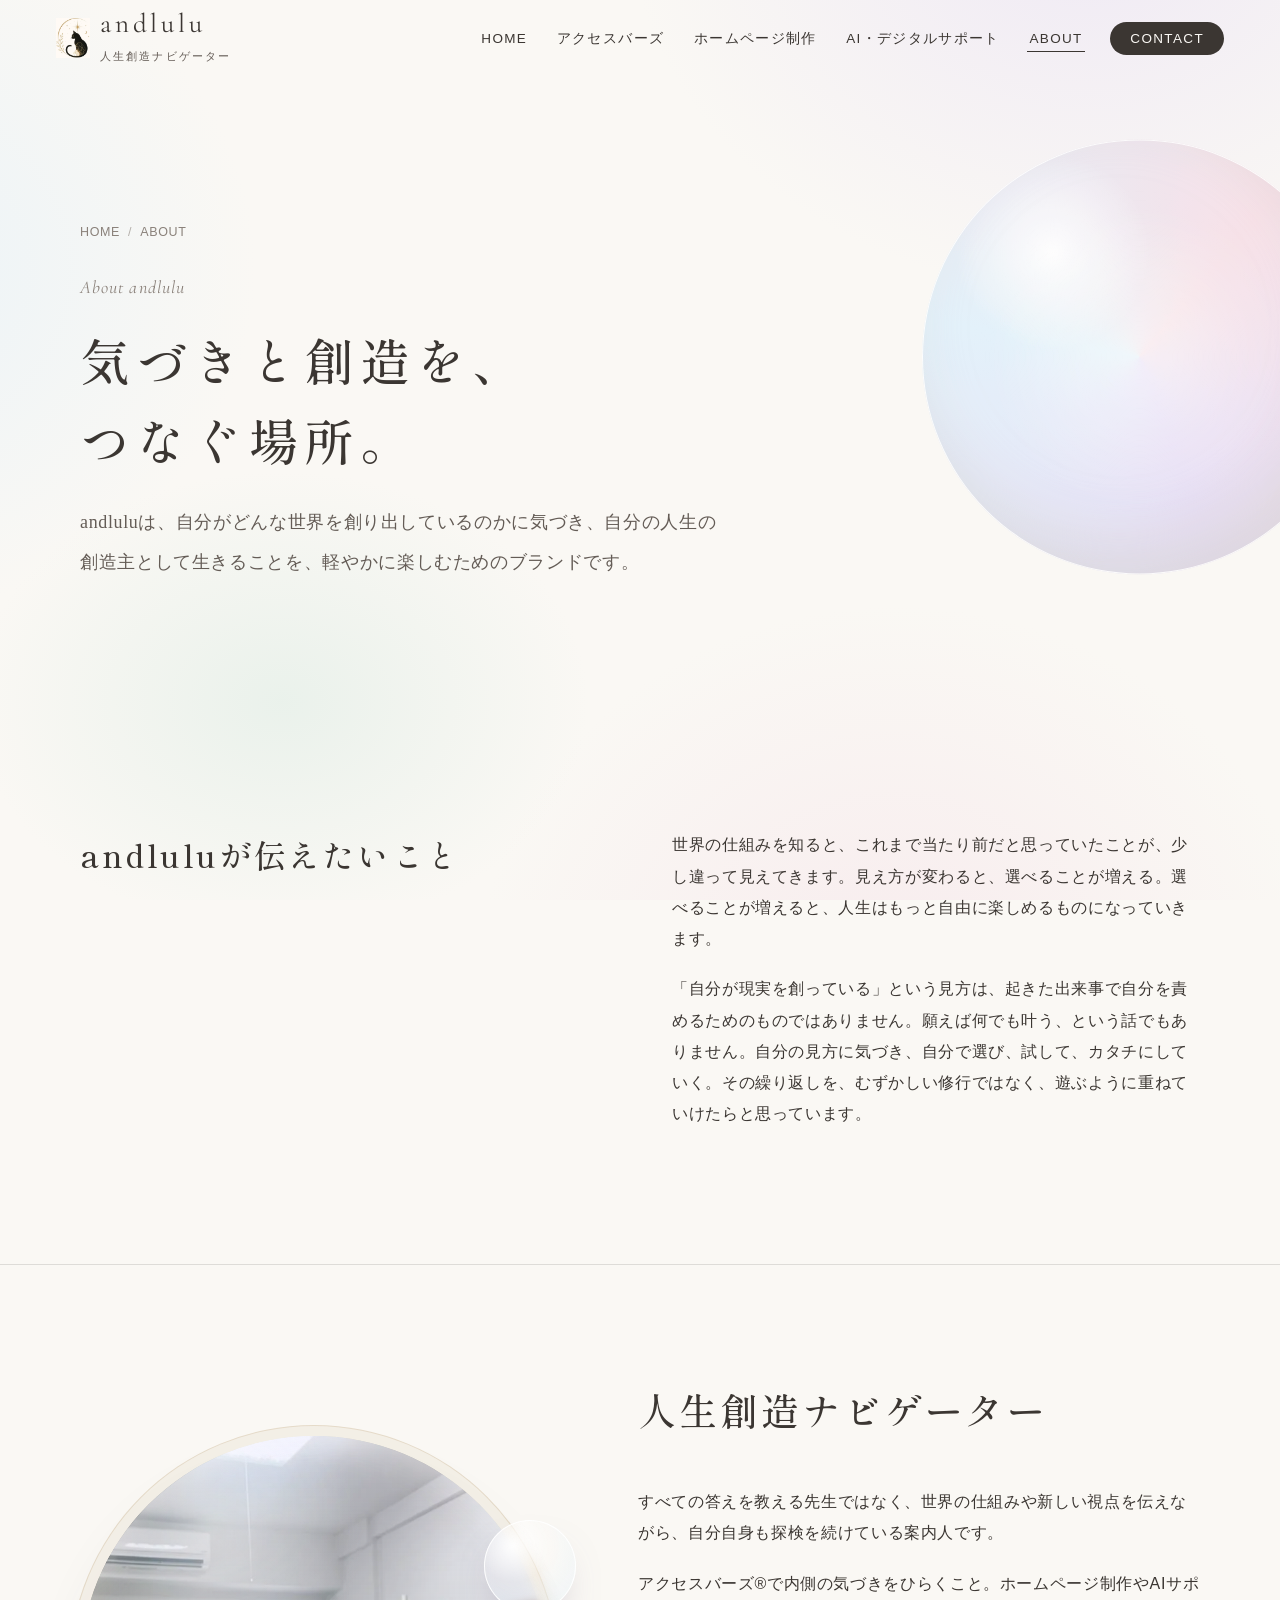
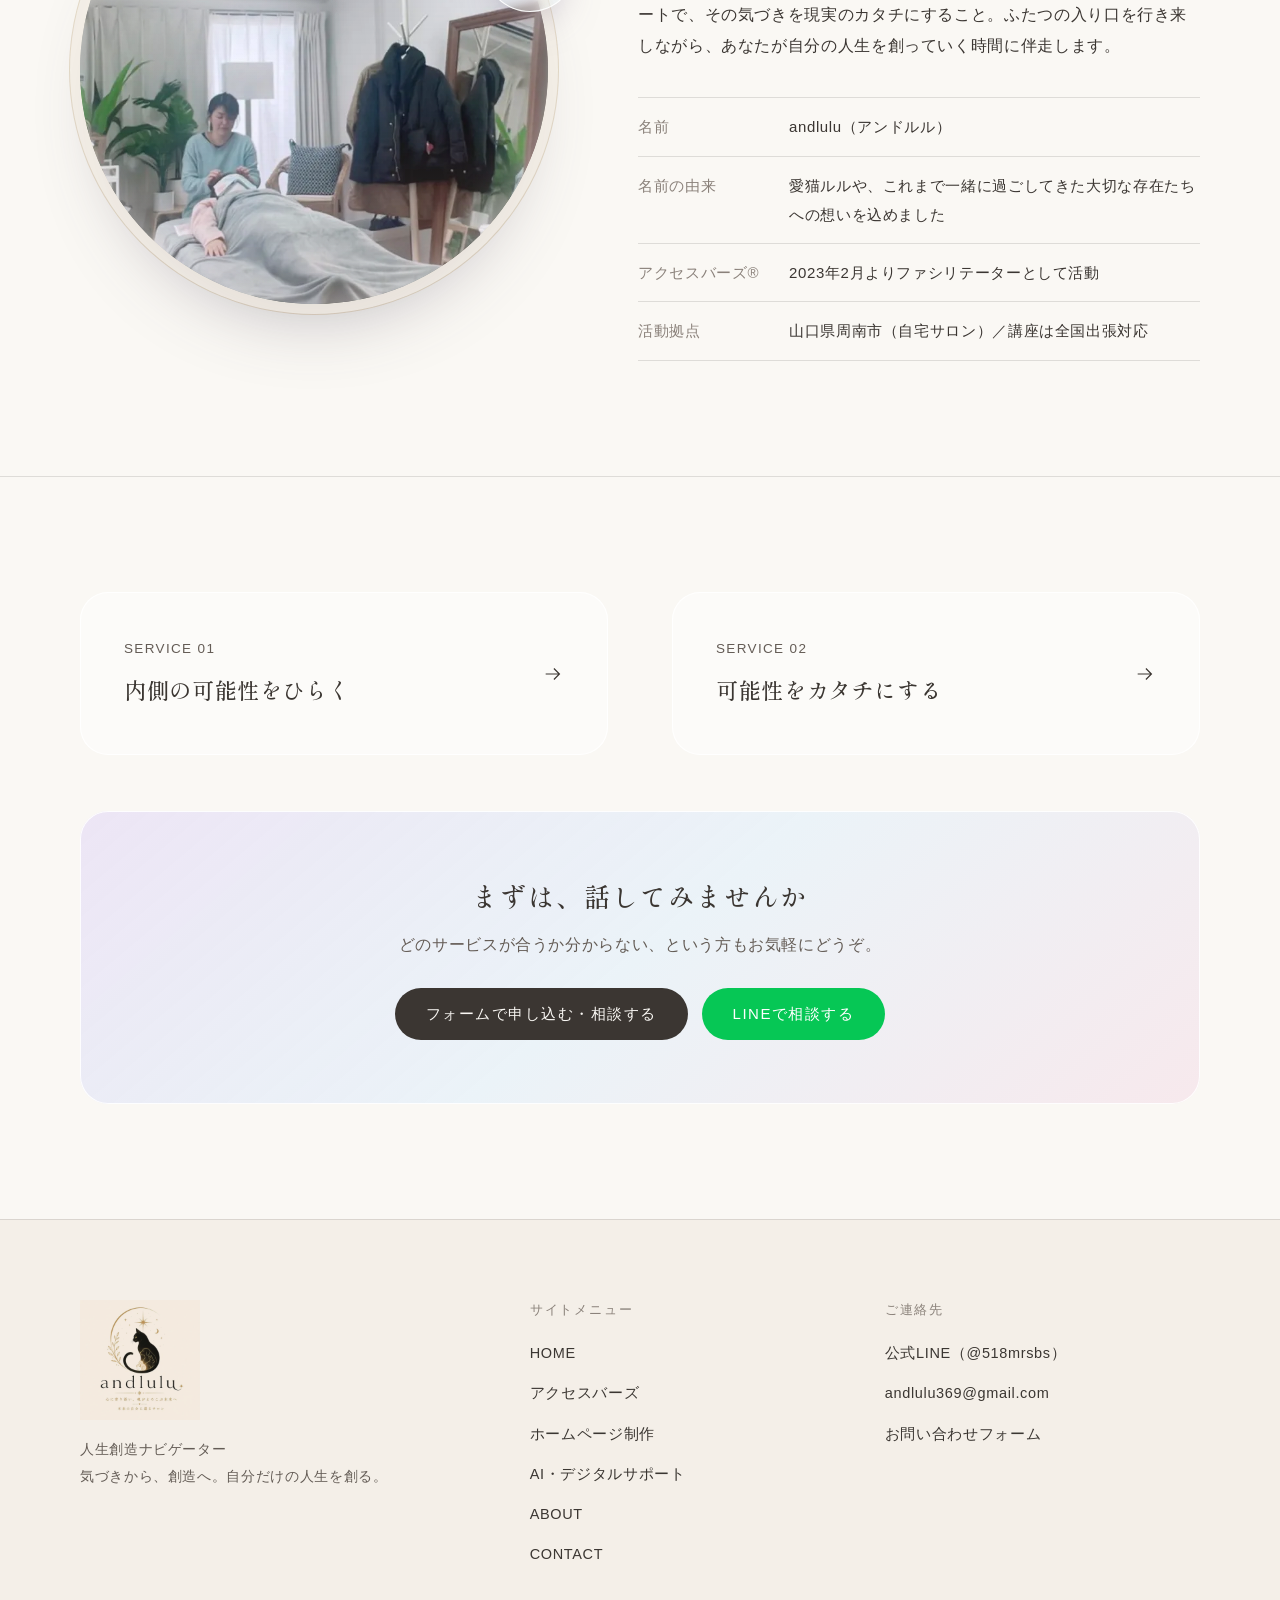
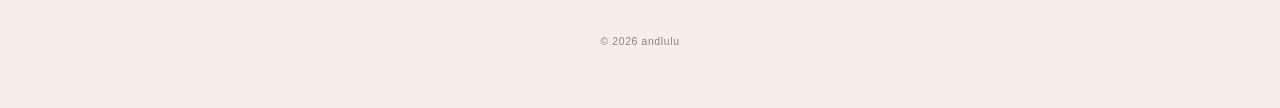
==== commit d78356ca: "Add files via upload" ====
--- a/about.html
+++ b/about.html
@@ -77,7 +77,7 @@
         <div><dt>名前</dt><dd>andlulu（アンドルル）</dd></div>
         <div><dt>名前の由来</dt><dd>愛猫ルルや、これまで一緒に過ごしてきた大切な存在たちへの想いを込めました</dd></div>
         <div><dt>アクセスバーズ®</dt><dd>2023年2月よりファシリテーターとして活動</dd></div>
-        <div><dt>活動拠点</dt><dd>千葉県（自宅サロン）／講座は全国出張対応</dd></div>
+        <div><dt>活動拠点</dt><dd>山口県周南市（自宅サロン）／講座は全国出張対応</dd></div>
         <!-- 要追記：プロフィール・経歴・資格などを追加する場合はここに行を足してください -->
       </dl>
     </div>
--- a/assets/css/style.css
+++ b/assets/css/style.css
@@ -368,36 +368,40 @@
 .question-list li:nth-child(3) { transform: translateX(clamp(0px, -6vw, -80px)); }
 .questions-after { margin-top: clamp(56px, 8vw, 96px); color: var(--ink-soft); }
 
+/* ふだんの見え方＝色つきのレンズ越しの世界。
+   円の部分だけレンズが外れ、くっきりとした本来の姿が見える。 */
 .lens-field {
   position: relative; margin: clamp(56px, 8vw, 96px) auto 0; max-width: 960px;
   border-radius: var(--radius-l); padding: clamp(48px, 7vw, 88px) clamp(20px, 5vw, 64px);
-  background: linear-gradient(140deg, rgba(233, 223, 210, .55), rgba(250, 248, 244, .4) 50%, rgba(201, 194, 188, .3));
-  box-shadow: inset 0 0 0 1px rgba(255, 255, 255, .7);
+  background:
+    linear-gradient(115deg, rgba(255, 255, 255, 0) 30%, rgba(255, 255, 255, .55) 42%, rgba(255, 255, 255, 0) 54%),
+    linear-gradient(140deg, rgba(230, 221, 245, .95), rgba(245, 223, 231, .9) 45%, rgba(225, 240, 250, .9));
+  box-shadow: inset 0 0 0 1px rgba(255, 255, 255, .85), inset 0 0 60px rgba(201, 194, 188, .35);
   touch-action: pan-y; user-select: none; -webkit-user-select: none; cursor: none;
   --lx: 50%; --ly: 50%; --lr: clamp(78px, 13vw, 128px);
-  overflow: hidden;
+  overflow: hidden; isolation: isolate;
 }
 .lens-layer { display: grid; gap: clamp(18px, 3vw, 30px); }
-.lens-layer p { text-align: left;
-  margin: 0; font-family: var(--font-serif); font-size: clamp(20px, 3.4vw, 36px); letter-spacing: .14em; line-height: 1.5;
-}
-.lens-layer--plain p { color: rgba(100, 92, 86, .55); }
-.lens-layer--plain p:nth-child(even), .lens-layer--seen p:nth-child(even) { text-align: right; }
-.lens-layer--seen {
+.lens-layer p {
+  text-align: left; margin: 0; font-family: var(--font-serif);
+  font-size: clamp(20px, 3.4vw, 36px); letter-spacing: .14em; line-height: 1.5;
+}
+.lens-layer p:nth-child(even) { text-align: right; }
+.lens-layer--through p { color: rgba(110, 96, 120, .6); filter: blur(1.4px); }
+.lens-layer--bare {
   position: absolute; inset: 0; padding: inherit;
-  background:
-    radial-gradient(60% 60% at var(--lx) var(--ly), rgba(230, 221, 245, .95), rgba(225, 240, 250, .9) 50%, rgba(221, 236, 228, .9));
+  background: var(--warm-white);
   clip-path: circle(var(--lr) at var(--lx) var(--ly));
   -webkit-clip-path: circle(var(--lr) at var(--lx) var(--ly));
 }
-.lens-layer--seen p { color: var(--ink); }
+.lens-layer--bare p { color: var(--ink); }
 .lens-ring {
+  /* レンズが外れた穴のふち */
   position: absolute; left: var(--lx); top: var(--ly); width: calc(var(--lr) * 2); height: calc(var(--lr) * 2);
   transform: translate(-50%, -50%); border-radius: 50%; pointer-events: none;
-  box-shadow: inset 0 0 0 1px rgba(255, 255, 255, .95), inset 0 0 30px rgba(255, 255, 255, .8), 0 18px 40px -18px rgba(120, 105, 140, .45);
-  background: radial-gradient(circle at 30% 26%, rgba(255, 255, 255, .7), transparent 22%);
-}
-.lens-field.is-unveiled .lens-layer--seen { clip-path: circle(150% at var(--lx) var(--ly)); -webkit-clip-path: circle(150% at var(--lx) var(--ly)); transition: clip-path 1.4s var(--ease); }
+  box-shadow: 0 0 0 1px rgba(169, 130, 74, .35), 0 0 0 6px rgba(255, 255, 255, .55), 0 0 36px 10px rgba(255, 255, 255, .6);
+}
+.lens-field.is-unveiled .lens-layer--bare { clip-path: circle(150% at var(--lx) var(--ly)); -webkit-clip-path: circle(150% at var(--lx) var(--ly)); transition: clip-path 1.4s var(--ease); }
 .lens-field.is-unveiled .lens-ring { opacity: 0; transition: opacity .6s; }
 .lens-field.is-unveiled { cursor: default; }
 .lens-controls { margin-top: 22px; display: flex; flex-wrap: wrap; align-items: center; justify-content: center; gap: 14px 24px; color: var(--ink-soft); font-size: 14px; }
